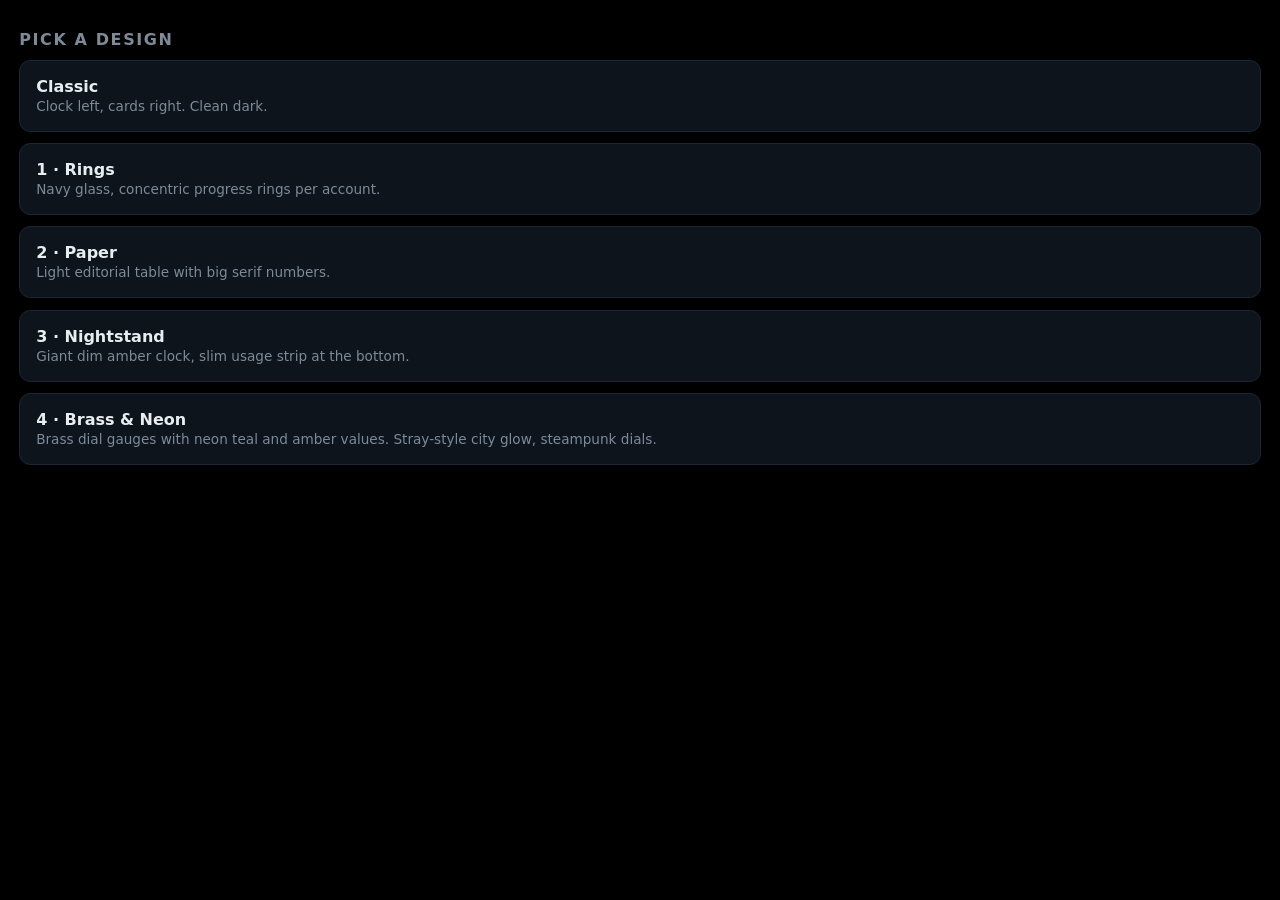
==== pick.html @ 9bbb3365 "Add AVN Nutmeter usage dashboard Local server that reads Codex and Claude usage limits from the T3 C" ====
<!doctype html><html><head><meta charset="utf-8"><meta name="viewport" content="width=device-width,initial-scale=1"><title>Pick a design</title>
<style>body{margin:0;padding:1.2em;background:#000;color:#e8edf2;font:16px -apple-system,system-ui,sans-serif}
h1{font-size:1em;color:#7d8a98;font-weight:600;letter-spacing:.1em;text-transform:uppercase}
a{display:block;margin:.7em 0;padding:1em;border:1px solid #1c2733;border-radius:.7em;background:#0d141c;color:inherit;text-decoration:none}
a b{display:block}a span{color:#7d8a98;font-size:.85em}</style></head><body>
<h1>Pick a design</h1>
<a href="/classic"><b>Classic</b><span>Clock left, cards right. Clean dark.</span></a>
<a href="/v1"><b>1 · Rings</b><span>Navy glass, concentric progress rings per account.</span></a>
<a href="/v2"><b>2 · Paper</b><span>Light editorial table with big serif numbers.</span></a>
<a href="/v3"><b>3 · Nightstand</b><span>Giant dim amber clock, slim usage strip at the bottom.</span></a>
<a href="/v4"><b>4 · Brass &amp; Neon</b><span>Brass dial gauges with neon teal and amber values. Stray-style city glow, steampunk dials.</span></a>
</body></html>
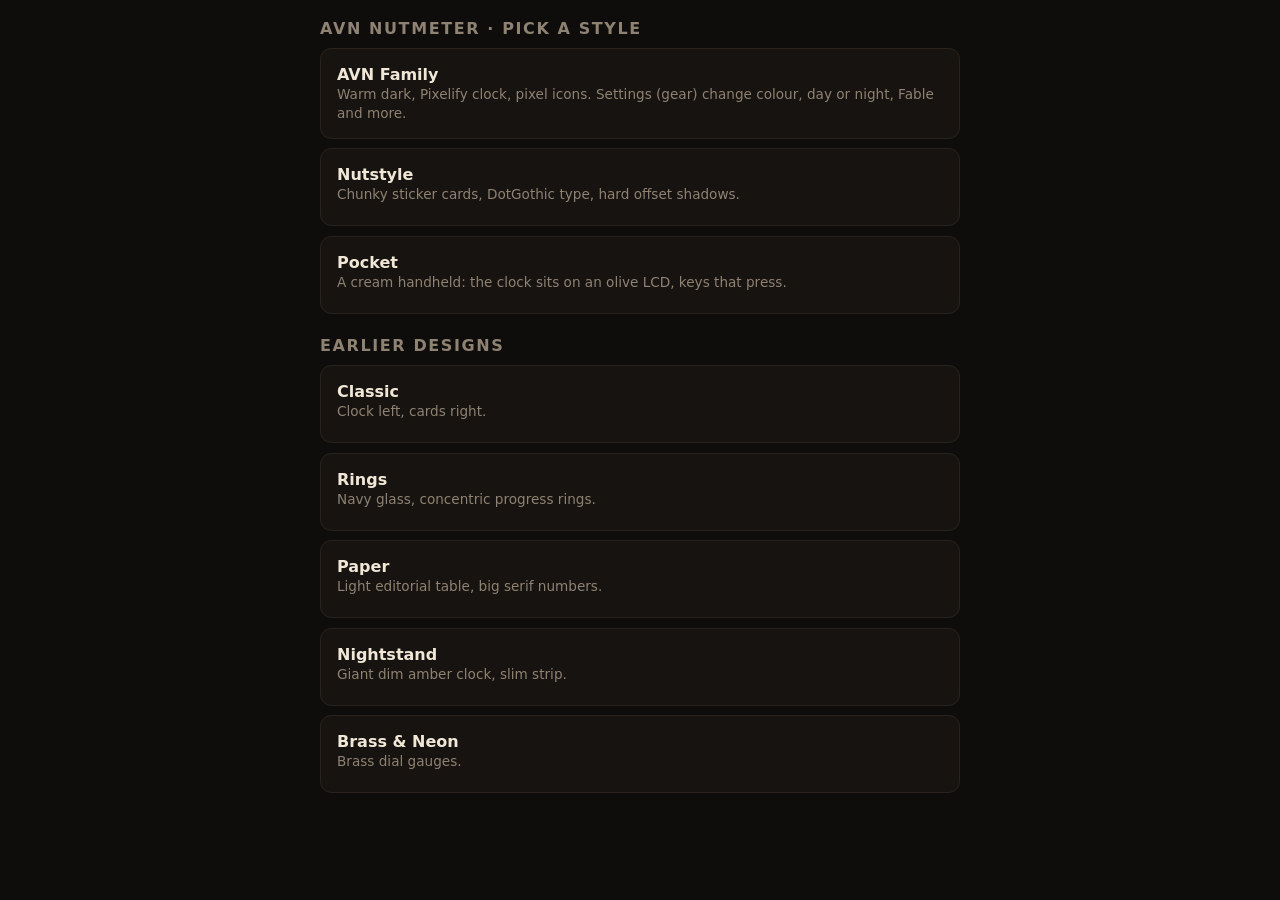
==== commit 5ba21c0b: "Add the AVN-styled Nutmeter app, clock faces and animated limits toggle - One app on the real AVN Fa" ====
--- a/pick.html
+++ b/pick.html
@@ -1,12 +1,16 @@
-<!doctype html><html><head><meta charset="utf-8"><meta name="viewport" content="width=device-width,initial-scale=1"><title>Pick a design</title>
-<style>body{margin:0;padding:1.2em;background:#000;color:#e8edf2;font:16px -apple-system,system-ui,sans-serif}
-h1{font-size:1em;color:#7d8a98;font-weight:600;letter-spacing:.1em;text-transform:uppercase}
-a{display:block;margin:.7em 0;padding:1em;border:1px solid #1c2733;border-radius:.7em;background:#0d141c;color:inherit;text-decoration:none}
-a b{display:block}a span{color:#7d8a98;font-size:.85em}</style></head><body>
-<h1>Pick a design</h1>
-<a href="/classic"><b>Classic</b><span>Clock left, cards right. Clean dark.</span></a>
-<a href="/v1"><b>1 · Rings</b><span>Navy glass, concentric progress rings per account.</span></a>
-<a href="/v2"><b>2 · Paper</b><span>Light editorial table with big serif numbers.</span></a>
-<a href="/v3"><b>3 · Nightstand</b><span>Giant dim amber clock, slim usage strip at the bottom.</span></a>
-<a href="/v4"><b>4 · Brass &amp; Neon</b><span>Brass dial gauges with neon teal and amber values. Stray-style city glow, steampunk dials.</span></a>
+<!doctype html><html lang="en"><head><meta charset="utf-8"><meta name="viewport" content="width=device-width,initial-scale=1"><title>AVN Nutmeter · pick a look</title>
+<style>body{margin:0;padding:1.2em;background:#0f0d0b;color:#f1e7d6;font:16px -apple-system,system-ui,sans-serif;max-width:640px;margin-inline:auto}
+h1{font-size:1em;color:#8e8272;font-weight:600;letter-spacing:.1em;text-transform:uppercase;margin:1.4em 0 .4em}h1:first-child{margin-top:0}
+a{display:block;margin:.6em 0;padding:1em;border:1px solid #2a231d;border-radius:.7em;background:#171310;color:inherit;text-decoration:none;min-height:44px}
+a:hover{border-color:#ff7f45}a b{display:block}a span{color:#8e8272;font-size:.85em}</style></head><body>
+<h1>AVN Nutmeter · pick a style</h1>
+<a href="/family"><b>AVN Family</b><span>Warm dark, Pixelify clock, pixel icons. Settings (gear) change colour, day or night, Fable and more.</span></a>
+<a href="/nut"><b>Nutstyle</b><span>Chunky sticker cards, DotGothic type, hard offset shadows.</span></a>
+<a href="/pocket"><b>Pocket</b><span>A cream handheld: the clock sits on an olive LCD, keys that press.</span></a>
+<h1>Earlier designs</h1>
+<a href="/classic"><b>Classic</b><span>Clock left, cards right.</span></a>
+<a href="/v1"><b>Rings</b><span>Navy glass, concentric progress rings.</span></a>
+<a href="/v2"><b>Paper</b><span>Light editorial table, big serif numbers.</span></a>
+<a href="/v3"><b>Nightstand</b><span>Giant dim amber clock, slim strip.</span></a>
+<a href="/v4"><b>Brass &amp; Neon</b><span>Brass dial gauges.</span></a>
 </body></html>
